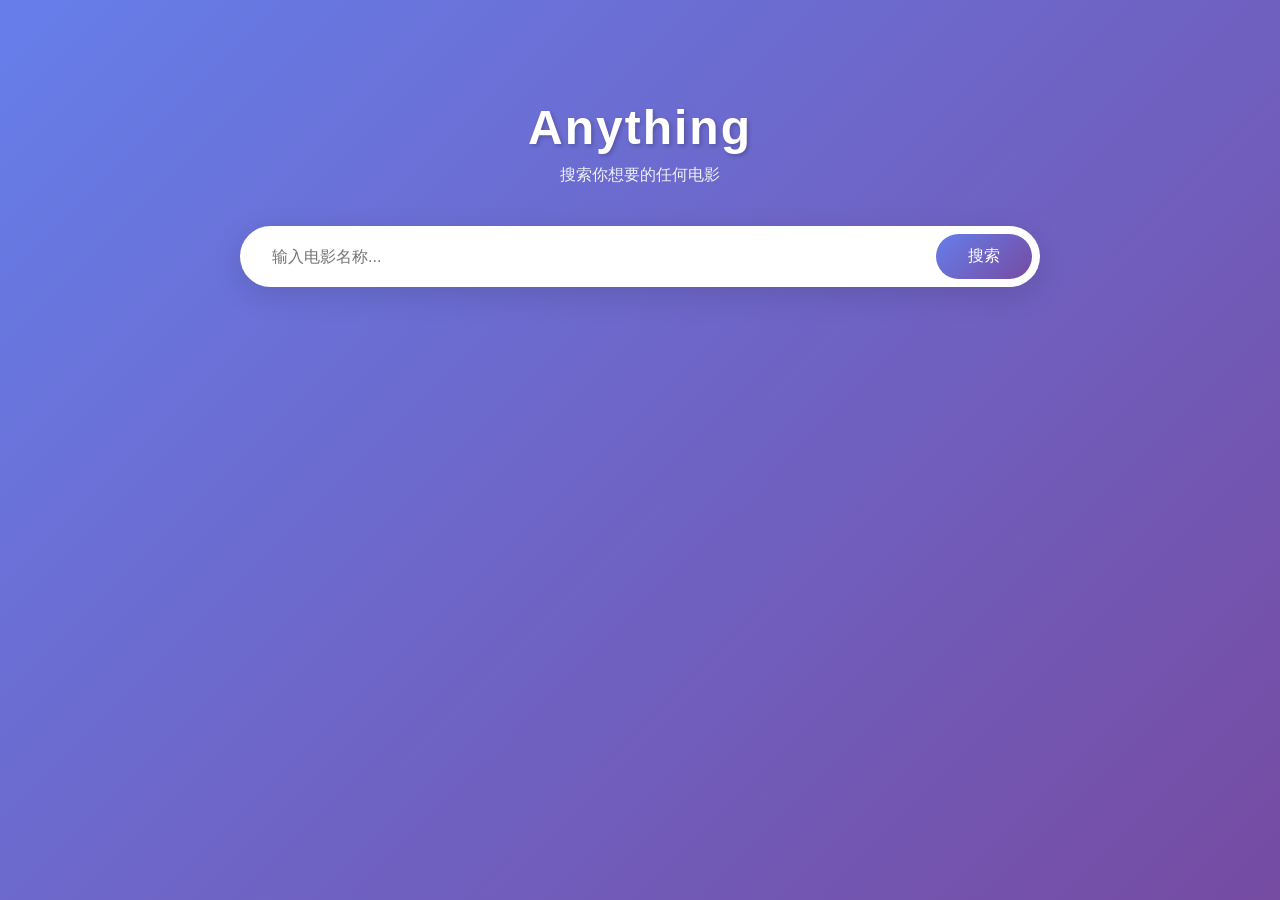
==== frontend/index.html @ d15fbb8a "Reorgnize the project folder and remove all test scripts" ====
<!DOCTYPE html>
<html lang="zh-CN">
<head>
    <meta charset="UTF-8">
    <meta name="viewport" content="width=device-width, initial-scale=1.0">
    <title>Anything - 电影种子搜索</title>
    <style>
        * {
            margin: 0;
            padding: 0;
            box-sizing: border-box;
        }

        body {
            font-family: -apple-system, BlinkMacSystemFont, 'Segoe UI', 'PingFang SC', 'Hiragino Sans GB', 'Microsoft YaHei', sans-serif;
            background: linear-gradient(135deg, #667eea 0%, #764ba2 100%);
            min-height: 100vh;
            display: flex;
            flex-direction: column;
            align-items: center;
            padding: 20px;
        }

        .container {
            width: 100%;
            max-width: 800px;
            margin-top: 80px;
        }

        .logo {
            text-align: center;
            margin-bottom: 40px;
        }

        .logo h1 {
            color: white;
            font-size: 48px;
            font-weight: 700;
            letter-spacing: 2px;
            text-shadow: 2px 2px 4px rgba(0,0,0,0.2);
        }

        .logo p {
            color: rgba(255, 255, 255, 0.9);
            font-size: 16px;
            margin-top: 10px;
        }

        .search-box {
            background: white;
            border-radius: 50px;
            padding: 8px;
            box-shadow: 0 8px 30px rgba(0,0,0,0.12);
            display: flex;
            margin-bottom: 30px;
        }

        #searchInput {
            flex: 1;
            border: none;
            outline: none;
            padding: 12px 24px;
            font-size: 16px;
            background: transparent;
        }

        #searchBtn {
            background: linear-gradient(135deg, #667eea 0%, #764ba2 100%);
            color: white;
            border: none;
            padding: 12px 32px;
            border-radius: 50px;
            font-size: 16px;
            cursor: pointer;
            transition: transform 0.2s;
            font-weight: 500;
        }

        #searchBtn:hover {
            transform: scale(1.05);
        }

        #searchBtn:active {
            transform: scale(0.95);
        }

        .results {
            background: white;
            border-radius: 12px;
            padding: 24px;
            box-shadow: 0 8px 30px rgba(0,0,0,0.12);
            display: none;
        }

        .results.show {
            display: block;
        }

        .results-header {
            font-size: 18px;
            font-weight: 600;
            color: #333;
            margin-bottom: 20px;
            padding-bottom: 12px;
            border-bottom: 2px solid #f0f0f0;
        }

        .results-note {
            background: #f0f4ff;
            color: #4a4a75;
            font-size: 14px;
            padding: 12px 16px;
            border-radius: 8px;
            margin-bottom: 16px;
        }

        .result-item {
            padding: 16px;
            border-bottom: 1px solid #f0f0f0;
            transition: background 0.2s;
        }

        .result-item:last-child {
            border-bottom: none;
        }

        .result-item:hover {
            background: #f8f9fa;
            border-radius: 8px;
        }

        .result-title {
            font-size: 16px;
            color: #333;
            margin-bottom: 8px;
            font-weight: 500;
        }

        .result-info {
            display: flex;
            gap: 16px;
            font-size: 14px;
            color: #666;
            margin-bottom: 8px;
        }

        .result-link {
            display: inline-block;
            color: #667eea;
            text-decoration: none;
            font-size: 14px;
            padding: 6px 16px;
            border: 1px solid #667eea;
            border-radius: 20px;
            transition: all 0.2s;
        }

        .result-link:hover {
            background: #667eea;
            color: white;
        }

        .no-results {
            text-align: center;
            padding: 40px;
            color: #999;
            font-size: 16px;
        }

        .loading {
            text-align: center;
            padding: 40px;
            color: #667eea;
            font-size: 16px;
        }

        @media (max-width: 600px) {
            .container {
                margin-top: 40px;
            }

            .logo h1 {
                font-size: 36px;
            }

            .search-box {
                flex-direction: column;
                border-radius: 12px;
                padding: 12px;
            }

            #searchInput {
                margin-bottom: 8px;
            }

            #searchBtn {
                width: 100%;
                border-radius: 8px;
            }

            .result-info {
                flex-direction: column;
                gap: 4px;
            }
        }
    </style>
</head>
<body>
    <div class="container">
        <div class="logo">
            <h1>Anything</h1>
            <p>搜索你想要的任何电影</p>
        </div>

        <div class="search-box">
            <input type="text" id="searchInput" placeholder="输入电影名称..." />
            <button id="searchBtn">搜索</button>
        </div>

        <div id="results" class="results">
            <div class="results-header">搜索结果</div>
            <div id="resultsList"></div>
        </div>
    </div>

    <script>
        const searchInput = document.getElementById('searchInput');
        const searchBtn = document.getElementById('searchBtn');
        const results = document.getElementById('results');
        const resultsList = document.getElementById('resultsList');

        const API_BASE_URL = 'http://localhost:5000/api';

        // 搜索电影
        async function searchMovies(query) {
            // 显示加载状态
            results.classList.add('show');
            resultsList.innerHTML = '<div class="loading">正在搜索...</div>';

            try {
                const response = await fetch(`${API_BASE_URL}/search?q=${encodeURIComponent(query)}`);
                const data = await response.json();

                if (!response.ok) {
                    throw new Error(data.error || '搜索失败');
                }

                const noteHtml = data.note ? `<div class="results-note">${data.note}</div>` : '';

                if (data.results && data.results.length > 0) {
                    const labelMap = {
                        magnet: '磁力链接',
                        thunder: '迅雷下载',
                        ed2k: 'ED2K链接',
                        search: '查看搜索结果'
                    };

                    const itemsHtml = data.results.map(item => {
                        let downloadSection = '';

                        if (item.downloadLinks && item.downloadLinks.length > 0) {
                            downloadSection = item.downloadLinks.map(link => {
                                const linkText = labelMap[link.type] || '下载';
                                const targetAttr = link.type === 'search' ? ' target="_blank" rel="noopener noreferrer"' : '';
                                return `<a href="${link.url}" class="result-link"${targetAttr}>${linkText}</a>`;
                            }).join(' ');
                        } else if (item.magnetLink) {
                            downloadSection = `<a href="${item.magnetLink}" class="result-link">磁力链接</a>`;
                        } else if (item.detailUrl) {
                            downloadSection = `<a href="${item.detailUrl}" target="_blank" rel="noopener noreferrer" class="result-link">查看详情</a>`;
                        }

                        return `
                            <div class="result-item">
                                <div class="result-title">${item.title}</div>
                                <div class="result-info">
                                    <span>大小: ${item.size || '未知'}</span>
                                    ${item.year ? `<span>年份: ${item.year}</span>` : ''}
                                </div>
                                ${downloadSection}
                            </div>
                        `;
                    }).join('');

                    resultsList.innerHTML = noteHtml + itemsHtml;
                } else {
                    resultsList.innerHTML = noteHtml + '<div class="no-results">未找到相关结果</div>';
                }
            } catch (error) {
                console.error('搜索错误:', error);
                resultsList.innerHTML = `<div class="no-results">搜索出错: ${error.message}</div>`;
            }
        }

        // 搜索按钮点击事件
        searchBtn.addEventListener('click', () => {
            const query = searchInput.value.trim();
            if (query) {
                searchMovies(query);
            }
        });

        // 回车键搜索
        searchInput.addEventListener('keypress', (e) => {
            if (e.key === 'Enter') {
                const query = searchInput.value.trim();
                if (query) {
                    searchMovies(query);
                }
            }
        });
    </script>
</body>
</html>
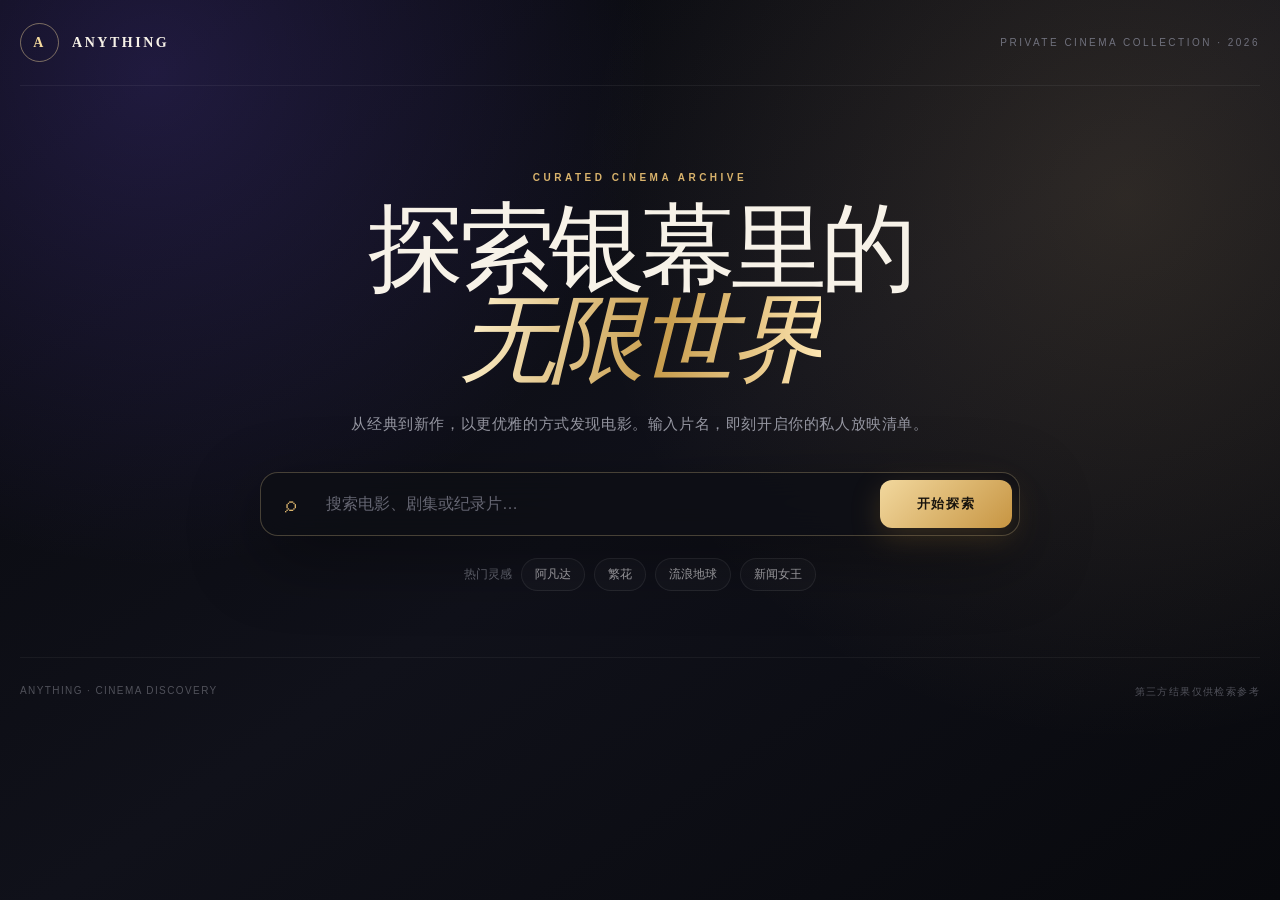
==== commit af6589d5: "Redesign search experience with posters and pagination" ====
--- a/frontend/index.html
+++ b/frontend/index.html
@@ -1,314 +1,126 @@
 <!DOCTYPE html>
 <html lang="zh-CN">
 <head>
-    <meta charset="UTF-8">
-    <meta name="viewport" content="width=device-width, initial-scale=1.0">
-    <title>Anything - 电影种子搜索</title>
-    <style>
-        * {
-            margin: 0;
-            padding: 0;
-            box-sizing: border-box;
-        }
-
-        body {
-            font-family: -apple-system, BlinkMacSystemFont, 'Segoe UI', 'PingFang SC', 'Hiragino Sans GB', 'Microsoft YaHei', sans-serif;
-            background: linear-gradient(135deg, #667eea 0%, #764ba2 100%);
-            min-height: 100vh;
-            display: flex;
-            flex-direction: column;
-            align-items: center;
-            padding: 20px;
-        }
-
-        .container {
-            width: 100%;
-            max-width: 800px;
-            margin-top: 80px;
-        }
-
-        .logo {
-            text-align: center;
-            margin-bottom: 40px;
-        }
-
-        .logo h1 {
-            color: white;
-            font-size: 48px;
-            font-weight: 700;
-            letter-spacing: 2px;
-            text-shadow: 2px 2px 4px rgba(0,0,0,0.2);
-        }
-
-        .logo p {
-            color: rgba(255, 255, 255, 0.9);
-            font-size: 16px;
-            margin-top: 10px;
-        }
-
-        .search-box {
-            background: white;
-            border-radius: 50px;
-            padding: 8px;
-            box-shadow: 0 8px 30px rgba(0,0,0,0.12);
-            display: flex;
-            margin-bottom: 30px;
-        }
-
-        #searchInput {
-            flex: 1;
-            border: none;
-            outline: none;
-            padding: 12px 24px;
-            font-size: 16px;
-            background: transparent;
-        }
-
-        #searchBtn {
-            background: linear-gradient(135deg, #667eea 0%, #764ba2 100%);
-            color: white;
-            border: none;
-            padding: 12px 32px;
-            border-radius: 50px;
-            font-size: 16px;
-            cursor: pointer;
-            transition: transform 0.2s;
-            font-weight: 500;
-        }
-
-        #searchBtn:hover {
-            transform: scale(1.05);
-        }
-
-        #searchBtn:active {
-            transform: scale(0.95);
-        }
-
-        .results {
-            background: white;
-            border-radius: 12px;
-            padding: 24px;
-            box-shadow: 0 8px 30px rgba(0,0,0,0.12);
-            display: none;
-        }
-
-        .results.show {
-            display: block;
-        }
-
-        .results-header {
-            font-size: 18px;
-            font-weight: 600;
-            color: #333;
-            margin-bottom: 20px;
-            padding-bottom: 12px;
-            border-bottom: 2px solid #f0f0f0;
-        }
-
-        .results-note {
-            background: #f0f4ff;
-            color: #4a4a75;
-            font-size: 14px;
-            padding: 12px 16px;
-            border-radius: 8px;
-            margin-bottom: 16px;
-        }
-
-        .result-item {
-            padding: 16px;
-            border-bottom: 1px solid #f0f0f0;
-            transition: background 0.2s;
-        }
-
-        .result-item:last-child {
-            border-bottom: none;
-        }
-
-        .result-item:hover {
-            background: #f8f9fa;
-            border-radius: 8px;
-        }
-
-        .result-title {
-            font-size: 16px;
-            color: #333;
-            margin-bottom: 8px;
-            font-weight: 500;
-        }
-
-        .result-info {
-            display: flex;
-            gap: 16px;
-            font-size: 14px;
-            color: #666;
-            margin-bottom: 8px;
-        }
-
-        .result-link {
-            display: inline-block;
-            color: #667eea;
-            text-decoration: none;
-            font-size: 14px;
-            padding: 6px 16px;
-            border: 1px solid #667eea;
-            border-radius: 20px;
-            transition: all 0.2s;
-        }
-
-        .result-link:hover {
-            background: #667eea;
-            color: white;
-        }
-
-        .no-results {
-            text-align: center;
-            padding: 40px;
-            color: #999;
-            font-size: 16px;
-        }
-
-        .loading {
-            text-align: center;
-            padding: 40px;
-            color: #667eea;
-            font-size: 16px;
-        }
-
-        @media (max-width: 600px) {
-            .container {
-                margin-top: 40px;
-            }
-
-            .logo h1 {
-                font-size: 36px;
-            }
-
-            .search-box {
-                flex-direction: column;
-                border-radius: 12px;
-                padding: 12px;
-            }
-
-            #searchInput {
-                margin-bottom: 8px;
-            }
-
-            #searchBtn {
-                width: 100%;
-                border-radius: 8px;
-            }
-
-            .result-info {
-                flex-direction: column;
-                gap: 4px;
-            }
-        }
-    </style>
+  <meta charset="UTF-8">
+  <meta name="viewport" content="width=device-width, initial-scale=1.0">
+  <meta name="theme-color" content="#08090d">
+  <title>Anything — 私享电影典藏</title>
+  <style>
+    :root { --bg:#08090d; --panel:#151720; --gold:#d9b36c; --gold2:#f4d99d; --text:#f7f2e8; --muted:#9697a2; --line:rgba(224,190,121,.18); }
+    * { box-sizing:border-box; }
+    html { scroll-behavior:smooth; }
+    body { margin:0; min-height:100vh; color:var(--text); font-family:Inter,"PingFang SC","Microsoft YaHei",sans-serif; background:radial-gradient(circle at 12% 8%,rgba(125,92,255,.2),transparent 31rem),radial-gradient(circle at 88% 22%,rgba(217,179,108,.15),transparent 34rem),linear-gradient(145deg,#07080c,#10111a 52%,#08090d); }
+    body:before { content:""; position:fixed; inset:0; pointer-events:none; opacity:.2; background-image:linear-gradient(rgba(255,255,255,.025) 1px,transparent 1px),linear-gradient(90deg,rgba(255,255,255,.025) 1px,transparent 1px); background-size:48px 48px; mask-image:linear-gradient(to bottom,#000,transparent 72%); }
+    button,input { font:inherit; }
+    .shell { position:relative; z-index:1; width:min(1240px,calc(100% - 40px)); margin:auto; }
+    .topbar { height:86px; display:flex; align-items:center; justify-content:space-between; border-bottom:1px solid rgba(255,255,255,.06); }
+    .brand { display:flex; align-items:center; gap:13px; color:var(--text); text-decoration:none; font:600 14px Georgia,serif; letter-spacing:.18em; }
+    .brand-mark { width:39px; height:39px; display:grid; place-items:center; border:1px solid rgba(244,217,157,.45); border-radius:50%; color:var(--gold2); }
+    .top-meta { color:#70717d; font-size:10px; letter-spacing:.25em; text-transform:uppercase; }
+    .hero { min-height:510px; padding:86px 0 66px; text-align:center; }
+    .eyebrow,.section-kicker { margin:0 0 20px; color:var(--gold); font-size:10px; font-weight:800; letter-spacing:.35em; text-transform:uppercase; }
+    h1 { margin:0; font:400 clamp(3.3rem,7.5vw,6.8rem)/.95 Georgia,"Noto Serif SC",serif; letter-spacing:-.055em; }
+    h1 em { color:transparent; background:linear-gradient(100deg,#fff3d0,#c89d4d 56%,#ffe8b5); background-clip:text; font-style:italic; }
+    .hero-copy { max-width:590px; margin:25px auto 35px; color:var(--muted); font-size:15px; line-height:1.8; letter-spacing:.04em; }
+    .search-form { width:min(760px,100%); margin:auto; padding:7px; display:flex; align-items:center; gap:8px; border:1px solid rgba(244,217,157,.25); border-radius:18px; background:rgba(13,14,20,.8); box-shadow:0 22px 70px rgba(0,0,0,.38); backdrop-filter:blur(18px); }
+    .search-icon { width:44px; color:var(--gold); font-size:22px; }
+    #searchInput { min-width:0; flex:1; padding:15px 6px; color:var(--text); border:0; outline:0; background:transparent; font-size:16px; }
+    #searchInput::placeholder { color:#656672; }
+    #searchBtn { min-width:132px; padding:15px 22px; border:0; border-radius:12px; color:#17130d; background:linear-gradient(135deg,#f2d89e,#c79542); box-shadow:0 9px 30px rgba(201,151,66,.22); cursor:pointer; font-size:13px; font-weight:800; letter-spacing:.13em; transition:.25s; }
+    #searchBtn:hover { transform:translateY(-2px); filter:brightness(1.08); }
+    #searchBtn:disabled { cursor:wait; filter:saturate(.4); transform:none; }
+    .suggestions { margin-top:22px; display:flex; align-items:center; justify-content:center; flex-wrap:wrap; gap:9px; }
+    .suggestions>span { color:#666873; font-size:12px; }
+    .suggestion { padding:7px 13px; color:#aaa9ae; border:1px solid rgba(255,255,255,.08); border-radius:999px; background:rgba(255,255,255,.025); cursor:pointer; font-size:12px; }
+    .suggestion:hover { color:var(--gold2); border-color:var(--line); }
+    .results { display:none; padding:14px 0 86px; animation:rise .5s ease both; }
+    .results.show { display:block; }
+    .results-head { padding:25px 0 21px; display:flex; align-items:end; justify-content:space-between; gap:20px; border-top:1px solid var(--line); }
+    .section-kicker { margin-bottom:8px; }
+    .results-title { margin:0; font:400 clamp(1.8rem,4vw,2.75rem) Georgia,"Noto Serif SC",serif; }
+    .results-count { color:#777986; font-size:13px; white-space:nowrap; }
+    .note { margin-bottom:20px; padding:12px 15px; color:#999aa4; border:1px solid rgba(255,255,255,.06); border-radius:11px; background:rgba(255,255,255,.025); font-size:12px; }
+    .note:before { content:"✦"; margin-right:10px; color:var(--gold); }
+    .grid { display:grid; grid-template-columns:repeat(3,minmax(0,1fr)); gap:24px; }
+    .card { min-width:0; overflow:hidden; border:1px solid rgba(255,255,255,.08); border-radius:18px; background:linear-gradient(155deg,rgba(27,29,39,.97),rgba(13,14,20,.97)); box-shadow:0 16px 46px rgba(0,0,0,.22); transition:.3s; }
+    .card:hover { transform:translateY(-7px); border-color:rgba(217,179,108,.35); box-shadow:0 26px 70px rgba(0,0,0,.42); }
+    .poster-wrap { position:relative; height:260px; display:block; overflow:hidden; background:#0c0d13; }
+    .poster { position:relative; z-index:1; width:100%; height:100%; display:block; object-fit:cover; transition:transform .65s; }
+    .card:hover .poster { transform:scale(1.045); }
+    .placeholder { position:absolute; inset:0; display:grid; place-items:center; color:rgba(244,217,157,.58); background:radial-gradient(circle at 50% 35%,rgba(125,92,255,.24),transparent 35%),linear-gradient(145deg,#171824,#0d0e14); font:italic 54px Georgia,serif; }
+    .shade { position:absolute; z-index:2; inset:0; background:linear-gradient(to top,rgba(8,9,13,.75),transparent 50%); pointer-events:none; }
+    .badge { position:absolute; z-index:3; top:14px; left:14px; padding:7px 10px; color:#fff2d2; border:1px solid rgba(255,255,255,.18); border-radius:999px; background:rgba(8,9,13,.62); backdrop-filter:blur(10px); font-size:9px; font-weight:800; letter-spacing:.16em; }
+    .card-body { padding:20px; }
+    .index { margin-bottom:8px; color:var(--gold); font-size:9px; font-weight:800; letter-spacing:.2em; }
+    .movie-title { min-height:54px; margin:0 0 17px; display:-webkit-box; overflow:hidden; color:#f5f0e8; font:400 20px/1.35 Georgia,"Noto Serif SC",serif; -webkit-box-orient:vertical; -webkit-line-clamp:2; }
+    .downloads { min-height:75px; display:flex; flex-direction:column; gap:8px; }
+    .download,.detail { min-width:0; display:flex; align-items:center; justify-content:space-between; gap:12px; color:#bebbc0; text-decoration:none; font-size:12px; transition:.2s; }
+    .download { padding:10px 12px; border:1px solid rgba(255,255,255,.07); border-radius:9px; background:rgba(255,255,255,.025); }
+    .download span:first-child { overflow:hidden; text-overflow:ellipsis; white-space:nowrap; }
+    .download b { color:var(--gold); font-weight:500; }
+    .download:hover { color:var(--text); border-color:rgba(217,179,108,.26); background:rgba(217,179,108,.06); }
+    .empty { padding:13px 0; color:#62636d; font-size:12px; }
+    .detail { margin-top:16px; padding-top:15px; color:#858690; border-top:1px solid rgba(255,255,255,.07); }
+    .detail:hover { color:var(--gold2); }
+    .pagination { margin-top:34px; display:none; align-items:center; justify-content:center; gap:8px; }
+    .pagination.show { display:flex; }
+    .page { min-width:42px; height:42px; padding:0 14px; color:#a5a5ad; border:1px solid rgba(255,255,255,.08); border-radius:10px; background:rgba(255,255,255,.025); cursor:pointer; }
+    .page:hover:not(:disabled),.page.active { color:#17130d; border-color:var(--gold); background:linear-gradient(135deg,#f2d89e,#c79542); }
+    .page:disabled { opacity:.3; cursor:not-allowed; }
+    .status { grid-column:1/-1; min-height:300px; padding:70px 20px; display:flex; flex-direction:column; align-items:center; justify-content:center; text-align:center; color:#858690; border:1px solid rgba(255,255,255,.06); border-radius:18px; background:rgba(255,255,255,.02); }
+    .status strong { margin-bottom:12px; color:var(--gold); font:italic 48px Georgia,serif; }
+    .status h3 { margin:0 0 8px; color:#ddd6cb; font:400 24px Georgia,serif; }
+    .status p { margin:0; font-size:13px; line-height:1.7; }
+    .skeleton { min-height:430px; border-radius:18px; background:linear-gradient(100deg,#11131a 20%,#1b1d26 45%,#11131a 70%); background-size:250% 100%; animation:shimmer 1.5s infinite; }
+    .footer { padding:27px 0 40px; display:flex; justify-content:space-between; color:#50515a; border-top:1px solid rgba(255,255,255,.05); font-size:10px; letter-spacing:.14em; text-transform:uppercase; }
+    :focus-visible { outline:2px solid var(--gold2); outline-offset:3px; }
+    @keyframes shimmer { to { background-position:-250% 0; } }
+    @keyframes rise { from { opacity:0; transform:translateY(16px); } }
+    @media(max-width:900px) { .grid { grid-template-columns:repeat(2,minmax(0,1fr)); } }
+    @media(max-width:620px) { .shell{width:calc(100% - 24px)} .topbar{height:72px}.top-meta{display:none}.hero{padding:62px 0 52px}.hero-copy{font-size:13px}.search-icon{display:none}#searchInput{padding-left:12px;font-size:14px}#searchBtn{min-width:96px;padding:14px 12px;letter-spacing:.07em}.results-head{align-items:start;flex-direction:column}.grid{grid-template-columns:1fr;gap:16px}.poster-wrap{height:310px}.movie-title{min-height:auto}.footer{gap:12px;flex-direction:column}.page{min-width:38px;height:38px;padding:0 10px} }
+    @media(prefers-reduced-motion:reduce) { *,*:before,*:after { scroll-behavior:auto!important; animation-duration:.01ms!important; transition-duration:.01ms!important; } }
+  </style>
 </head>
 <body>
-    <div class="container">
-        <div class="logo">
-            <h1>Anything</h1>
-            <p>搜索你想要的任何电影</p>
-        </div>
-
-        <div class="search-box">
-            <input type="text" id="searchInput" placeholder="输入电影名称..." />
-            <button id="searchBtn">搜索</button>
-        </div>
-
-        <div id="results" class="results">
-            <div class="results-header">搜索结果</div>
-            <div id="resultsList"></div>
-        </div>
-    </div>
-
-    <script>
-        const searchInput = document.getElementById('searchInput');
-        const searchBtn = document.getElementById('searchBtn');
-        const results = document.getElementById('results');
-        const resultsList = document.getElementById('resultsList');
-
-        const API_BASE_URL = 'http://localhost:5000/api';
-
-        // 搜索电影
-        async function searchMovies(query) {
-            // 显示加载状态
-            results.classList.add('show');
-            resultsList.innerHTML = '<div class="loading">正在搜索...</div>';
-
-            try {
-                const response = await fetch(`${API_BASE_URL}/search?q=${encodeURIComponent(query)}`);
-                const data = await response.json();
-
-                if (!response.ok) {
-                    throw new Error(data.error || '搜索失败');
-                }
-
-                const noteHtml = data.note ? `<div class="results-note">${data.note}</div>` : '';
-
-                if (data.results && data.results.length > 0) {
-                    const labelMap = {
-                        magnet: '磁力链接',
-                        thunder: '迅雷下载',
-                        ed2k: 'ED2K链接',
-                        search: '查看搜索结果'
-                    };
-
-                    const itemsHtml = data.results.map(item => {
-                        let downloadSection = '';
-
-                        if (item.downloadLinks && item.downloadLinks.length > 0) {
-                            downloadSection = item.downloadLinks.map(link => {
-                                const linkText = labelMap[link.type] || '下载';
-                                const targetAttr = link.type === 'search' ? ' target="_blank" rel="noopener noreferrer"' : '';
-                                return `<a href="${link.url}" class="result-link"${targetAttr}>${linkText}</a>`;
-                            }).join(' ');
-                        } else if (item.magnetLink) {
-                            downloadSection = `<a href="${item.magnetLink}" class="result-link">磁力链接</a>`;
-                        } else if (item.detailUrl) {
-                            downloadSection = `<a href="${item.detailUrl}" target="_blank" rel="noopener noreferrer" class="result-link">查看详情</a>`;
-                        }
-
-                        return `
-                            <div class="result-item">
-                                <div class="result-title">${item.title}</div>
-                                <div class="result-info">
-                                    <span>大小: ${item.size || '未知'}</span>
-                                    ${item.year ? `<span>年份: ${item.year}</span>` : ''}
-                                </div>
-                                ${downloadSection}
-                            </div>
-                        `;
-                    }).join('');
-
-                    resultsList.innerHTML = noteHtml + itemsHtml;
-                } else {
-                    resultsList.innerHTML = noteHtml + '<div class="no-results">未找到相关结果</div>';
-                }
-            } catch (error) {
-                console.error('搜索错误:', error);
-                resultsList.innerHTML = `<div class="no-results">搜索出错: ${error.message}</div>`;
-            }
-        }
-
-        // 搜索按钮点击事件
-        searchBtn.addEventListener('click', () => {
-            const query = searchInput.value.trim();
-            if (query) {
-                searchMovies(query);
-            }
-        });
-
-        // 回车键搜索
-        searchInput.addEventListener('keypress', (e) => {
-            if (e.key === 'Enter') {
-                const query = searchInput.value.trim();
-                if (query) {
-                    searchMovies(query);
-                }
-            }
-        });
-    </script>
+  <main class="shell">
+    <nav class="topbar"><a class="brand" href="#top"><span class="brand-mark">A</span><span>ANYTHING</span></a><span class="top-meta">Private Cinema Collection · 2026</span></nav>
+    <section class="hero" id="top">
+      <p class="eyebrow">Curated cinema archive</p>
+      <h1>探索银幕里的<br><em>无限世界</em></h1>
+      <p class="hero-copy">从经典到新作，以更优雅的方式发现电影。输入片名，即刻开启你的私人放映清单。</p>
+      <form class="search-form" id="searchForm" role="search">
+        <span class="search-icon" aria-hidden="true">⌕</span>
+        <input id="searchInput" type="search" maxlength="80" autocomplete="off" placeholder="搜索电影、剧集或纪录片…" aria-label="电影名称">
+        <button id="searchBtn" type="submit">开始探索</button>
+      </form>
+      <div class="suggestions"><span>热门灵感</span><button class="suggestion" data-query="阿凡达" type="button">阿凡达</button><button class="suggestion" data-query="繁花" type="button">繁花</button><button class="suggestion" data-query="流浪地球" type="button">流浪地球</button><button class="suggestion" data-query="新闻女王" type="button">新闻女王</button></div>
+    </section>
+    <section class="results" id="results" aria-live="polite">
+      <header class="results-head"><div><p class="section-kicker">SEARCH COLLECTION</p><h2 class="results-title" id="resultsTitle">为你甄选</h2></div><span class="results-count" id="resultsCount"></span></header>
+      <div class="note" id="resultsNote" hidden></div>
+      <div class="grid" id="resultsGrid"></div>
+      <nav class="pagination" id="pagination" aria-label="搜索结果分页"></nav>
+    </section>
+    <footer class="footer"><span>Anything · Cinema discovery</span><span>第三方结果仅供检索参考</span></footer>
+  </main>
+  <script>
+    const PAGE_SIZE=6;
+    const API_BASE_URL=(location.protocol.indexOf('http')===0?location.protocol+'//'+location.hostname+':5000/api':'http://127.0.0.1:5000/api');
+    const state={items:[],page:1,query:'',controller:null};
+    const $=function(id){return document.getElementById(id)};
+    const form=$('searchForm'),input=$('searchInput'),submit=$('searchBtn'),section=$('results'),grid=$('resultsGrid'),title=$('resultsTitle'),count=$('resultsCount'),note=$('resultsNote'),pager=$('pagination');
+    function el(tag,cls,text){const node=document.createElement(tag);if(cls)node.className=cls;if(text!==undefined)node.textContent=text;return node}
+    function safeUrl(value,protocols){try{const url=new URL(value,location.href);return protocols.includes(url.protocol)?url.href:''}catch(e){return''}}
+    function loading(){section.classList.add('show');title.textContent='正在为你搜寻';count.textContent='COLLECTING';note.hidden=true;pager.classList.remove('show');pager.replaceChildren();grid.replaceChildren(...Array.from({length:6},function(){return el('div','skeleton')}))}
+    function status(heading,message,symbol){const box=el('div','status');box.append(el('strong','',symbol),el('h3','',heading),el('p','',message));grid.replaceChildren(box);pager.classList.remove('show');pager.replaceChildren()}
+    function poster(item,detailUrl){const wrap=detailUrl?el('a','poster-wrap'):el('div','poster-wrap');if(detailUrl){wrap.href=detailUrl;wrap.target='_blank';wrap.rel='noopener noreferrer'}const fallback=el('div','placeholder','A');const url=safeUrl(item.posterUrl,['http:','https:']);if(url){const img=el('img','poster');img.src=url;img.alt=item.title?'《'+item.title+'》海报':'电影海报';img.loading='lazy';img.referrerPolicy='no-referrer';img.addEventListener('load',function(){fallback.remove()},{once:true});img.addEventListener('error',function(){img.remove()},{once:true});wrap.append(img)}wrap.append(fallback,el('div','shade'),el('span','badge','CINEMA PICK'));return wrap}
+    function card(item,index){const article=el('article','card');const detailUrl=safeUrl(item.detailUrl,['http:','https:']);article.append(poster(item,detailUrl));const body=el('div','card-body');body.append(el('div','index','SELECTION '+String(index+1).padStart(2,'0')),el('h3','movie-title',item.title||'未命名影片'));const list=el('div','downloads');const links=(Array.isArray(item.downloadLinks)?item.downloadLinks:[]).map(function(link){const protocols=link.type==='magnet'?['magnet:']:['http:','https:'];return Object.assign({},link,{safe:safeUrl(link.url,protocols)})}).filter(function(link){return link.safe});if(links.length){links.slice(0,2).forEach(function(link,i){const a=el('a','download');a.href=link.safe;a.title=link.title||'打开资源链接';if(link.type!=='magnet'){a.target='_blank';a.rel='noopener noreferrer'}a.append(el('span','',link.title||(link.type==='magnet'?'磁力链接':'种子文件')),el('b','',link.type==='magnet'?'MAG '+(i+1):'TORRENT'));list.append(a)})}else{list.append(el('div','empty','暂未发现可用资源链接'))}body.append(list);if(detailUrl){const a=el('a','detail');a.href=detailUrl;a.target='_blank';a.rel='noopener noreferrer';a.append(el('span','','查看来源详情'),el('span','','↗'));body.append(a)}article.append(body);return article}
+    function pageButton(label,target,disabled,active){const button=el('button','page'+(active?' active':''),label);button.type='button';button.disabled=disabled;if(active)button.setAttribute('aria-current','page');button.addEventListener('click',function(){state.page=target;render();section.scrollIntoView({behavior:'smooth'})});return button}
+    function pagination(total){pager.replaceChildren();if(total<=1){pager.classList.remove('show');return}pager.append(pageButton('上一页',state.page-1,state.page===1,false));for(let p=1;p<=total;p++)pager.append(pageButton(String(p),p,false,p===state.page));pager.append(pageButton('下一页',state.page+1,state.page===total,false));pager.classList.add('show')}
+    function render(message){const total=state.items.length,pages=Math.max(1,Math.ceil(total/PAGE_SIZE));state.page=Math.min(state.page,pages);const start=(state.page-1)*PAGE_SIZE,visible=state.items.slice(start,start+PAGE_SIZE);title.textContent=state.query?'“'+state.query+'” 的甄选结果':'为你甄选';count.textContent=total?total+' 部作品 · 第 '+state.page+' / '+pages+' 页':'0 部作品';note.textContent=message||'';note.hidden=!message;if(!visible.length){status('未找到相关作品','换一个关键词试试，也许会遇见另一部值得收藏的电影。','∅');return}grid.replaceChildren(...visible.map(function(item,i){return card(item,start+i)}));pagination(pages)}
+    async function search(query){query=query.trim();if(!query){input.focus();return}if(state.controller)state.controller.abort();state.controller=new AbortController();state.query=query;state.page=1;submit.disabled=true;submit.textContent='搜寻中…';loading();section.scrollIntoView({behavior:'smooth'});try{const response=await fetch(API_BASE_URL+'/search?q='+encodeURIComponent(query),{signal:state.controller.signal,headers:{Accept:'application/json'}});const data=await response.json();if(!response.ok)throw new Error(data.error||'搜索服务暂时不可用');state.items=Array.isArray(data.results)?data.results:[];render(typeof data.note==='string'?data.note:'')}catch(error){if(error.name==='AbortError')return;state.items=[];title.textContent='搜索暂时中断';count.textContent='PLEASE RETRY';status('未能完成搜索',error.message||'请稍后重试。','!')}finally{submit.disabled=false;submit.textContent='开始探索'}}
+    form.addEventListener('submit',function(event){event.preventDefault();search(input.value)});
+    document.querySelectorAll('.suggestion').forEach(function(button){button.addEventListener('click',function(){input.value=button.dataset.query;search(button.dataset.query)})});
+  </script>
 </body>
 </html>
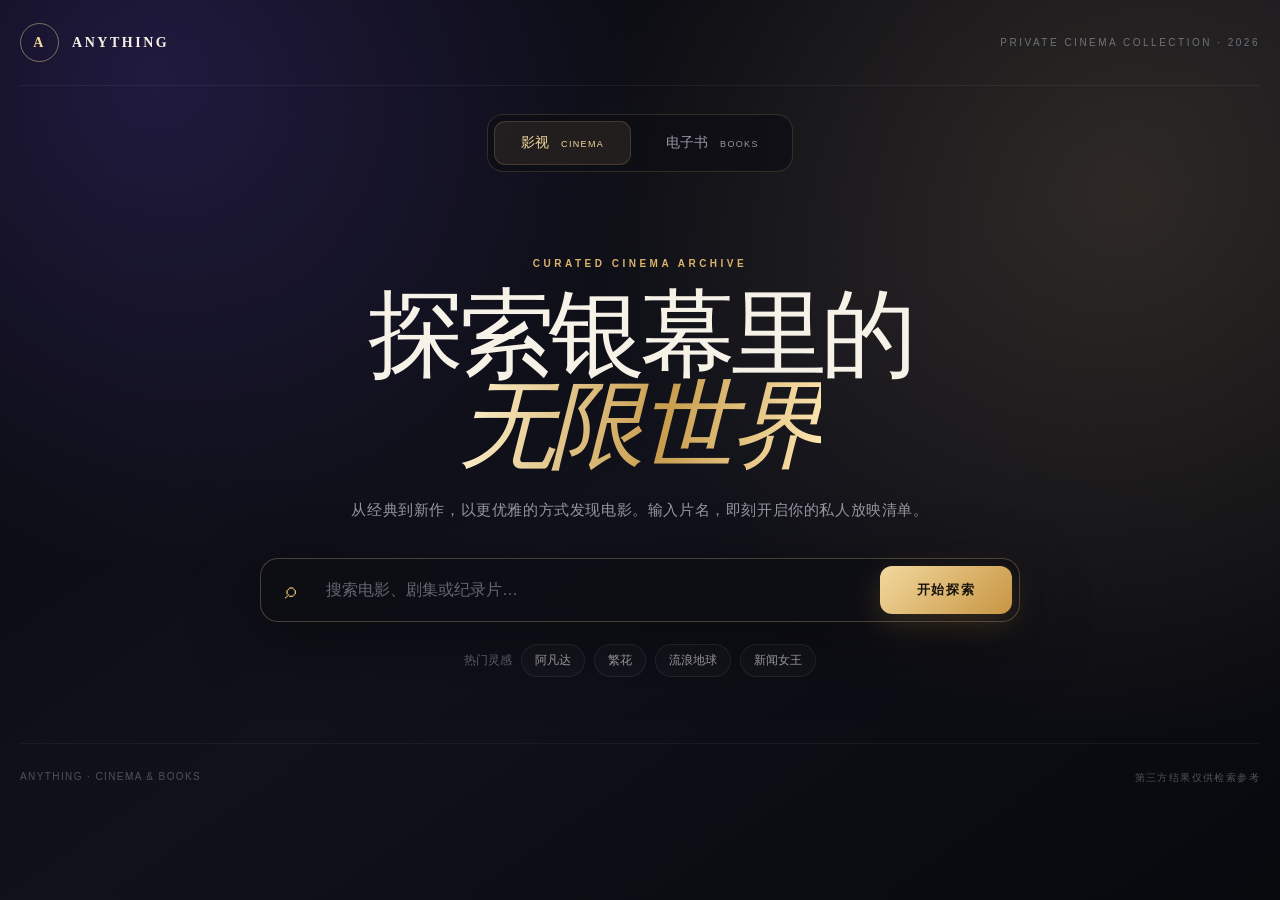
==== commit 1d9fbd92: "feat: implement ebook search tab with pagination and zlib backend" ====
--- a/frontend/index.html
+++ b/frontend/index.html
@@ -4,86 +4,17 @@
   <meta charset="UTF-8">
   <meta name="viewport" content="width=device-width, initial-scale=1.0">
   <meta name="theme-color" content="#08090d">
-  <title>Anything — 私享电影典藏</title>
-  <style>
-    :root { --bg:#08090d; --panel:#151720; --gold:#d9b36c; --gold2:#f4d99d; --text:#f7f2e8; --muted:#9697a2; --line:rgba(224,190,121,.18); }
-    * { box-sizing:border-box; }
-    html { scroll-behavior:smooth; }
-    body { margin:0; min-height:100vh; color:var(--text); font-family:Inter,"PingFang SC","Microsoft YaHei",sans-serif; background:radial-gradient(circle at 12% 8%,rgba(125,92,255,.2),transparent 31rem),radial-gradient(circle at 88% 22%,rgba(217,179,108,.15),transparent 34rem),linear-gradient(145deg,#07080c,#10111a 52%,#08090d); }
-    body:before { content:""; position:fixed; inset:0; pointer-events:none; opacity:.2; background-image:linear-gradient(rgba(255,255,255,.025) 1px,transparent 1px),linear-gradient(90deg,rgba(255,255,255,.025) 1px,transparent 1px); background-size:48px 48px; mask-image:linear-gradient(to bottom,#000,transparent 72%); }
-    button,input { font:inherit; }
-    .shell { position:relative; z-index:1; width:min(1240px,calc(100% - 40px)); margin:auto; }
-    .topbar { height:86px; display:flex; align-items:center; justify-content:space-between; border-bottom:1px solid rgba(255,255,255,.06); }
-    .brand { display:flex; align-items:center; gap:13px; color:var(--text); text-decoration:none; font:600 14px Georgia,serif; letter-spacing:.18em; }
-    .brand-mark { width:39px; height:39px; display:grid; place-items:center; border:1px solid rgba(244,217,157,.45); border-radius:50%; color:var(--gold2); }
-    .top-meta { color:#70717d; font-size:10px; letter-spacing:.25em; text-transform:uppercase; }
-    .hero { min-height:510px; padding:86px 0 66px; text-align:center; }
-    .eyebrow,.section-kicker { margin:0 0 20px; color:var(--gold); font-size:10px; font-weight:800; letter-spacing:.35em; text-transform:uppercase; }
-    h1 { margin:0; font:400 clamp(3.3rem,7.5vw,6.8rem)/.95 Georgia,"Noto Serif SC",serif; letter-spacing:-.055em; }
-    h1 em { color:transparent; background:linear-gradient(100deg,#fff3d0,#c89d4d 56%,#ffe8b5); background-clip:text; font-style:italic; }
-    .hero-copy { max-width:590px; margin:25px auto 35px; color:var(--muted); font-size:15px; line-height:1.8; letter-spacing:.04em; }
-    .search-form { width:min(760px,100%); margin:auto; padding:7px; display:flex; align-items:center; gap:8px; border:1px solid rgba(244,217,157,.25); border-radius:18px; background:rgba(13,14,20,.8); box-shadow:0 22px 70px rgba(0,0,0,.38); backdrop-filter:blur(18px); }
-    .search-icon { width:44px; color:var(--gold); font-size:22px; }
-    #searchInput { min-width:0; flex:1; padding:15px 6px; color:var(--text); border:0; outline:0; background:transparent; font-size:16px; }
-    #searchInput::placeholder { color:#656672; }
-    #searchBtn { min-width:132px; padding:15px 22px; border:0; border-radius:12px; color:#17130d; background:linear-gradient(135deg,#f2d89e,#c79542); box-shadow:0 9px 30px rgba(201,151,66,.22); cursor:pointer; font-size:13px; font-weight:800; letter-spacing:.13em; transition:.25s; }
-    #searchBtn:hover { transform:translateY(-2px); filter:brightness(1.08); }
-    #searchBtn:disabled { cursor:wait; filter:saturate(.4); transform:none; }
-    .suggestions { margin-top:22px; display:flex; align-items:center; justify-content:center; flex-wrap:wrap; gap:9px; }
-    .suggestions>span { color:#666873; font-size:12px; }
-    .suggestion { padding:7px 13px; color:#aaa9ae; border:1px solid rgba(255,255,255,.08); border-radius:999px; background:rgba(255,255,255,.025); cursor:pointer; font-size:12px; }
-    .suggestion:hover { color:var(--gold2); border-color:var(--line); }
-    .results { display:none; padding:14px 0 86px; animation:rise .5s ease both; }
-    .results.show { display:block; }
-    .results-head { padding:25px 0 21px; display:flex; align-items:end; justify-content:space-between; gap:20px; border-top:1px solid var(--line); }
-    .section-kicker { margin-bottom:8px; }
-    .results-title { margin:0; font:400 clamp(1.8rem,4vw,2.75rem) Georgia,"Noto Serif SC",serif; }
-    .results-count { color:#777986; font-size:13px; white-space:nowrap; }
-    .note { margin-bottom:20px; padding:12px 15px; color:#999aa4; border:1px solid rgba(255,255,255,.06); border-radius:11px; background:rgba(255,255,255,.025); font-size:12px; }
-    .note:before { content:"✦"; margin-right:10px; color:var(--gold); }
-    .grid { display:grid; grid-template-columns:repeat(3,minmax(0,1fr)); gap:24px; }
-    .card { min-width:0; overflow:hidden; border:1px solid rgba(255,255,255,.08); border-radius:18px; background:linear-gradient(155deg,rgba(27,29,39,.97),rgba(13,14,20,.97)); box-shadow:0 16px 46px rgba(0,0,0,.22); transition:.3s; }
-    .card:hover { transform:translateY(-7px); border-color:rgba(217,179,108,.35); box-shadow:0 26px 70px rgba(0,0,0,.42); }
-    .poster-wrap { position:relative; height:260px; display:block; overflow:hidden; background:#0c0d13; }
-    .poster { position:relative; z-index:1; width:100%; height:100%; display:block; object-fit:cover; transition:transform .65s; }
-    .card:hover .poster { transform:scale(1.045); }
-    .placeholder { position:absolute; inset:0; display:grid; place-items:center; color:rgba(244,217,157,.58); background:radial-gradient(circle at 50% 35%,rgba(125,92,255,.24),transparent 35%),linear-gradient(145deg,#171824,#0d0e14); font:italic 54px Georgia,serif; }
-    .shade { position:absolute; z-index:2; inset:0; background:linear-gradient(to top,rgba(8,9,13,.75),transparent 50%); pointer-events:none; }
-    .badge { position:absolute; z-index:3; top:14px; left:14px; padding:7px 10px; color:#fff2d2; border:1px solid rgba(255,255,255,.18); border-radius:999px; background:rgba(8,9,13,.62); backdrop-filter:blur(10px); font-size:9px; font-weight:800; letter-spacing:.16em; }
-    .card-body { padding:20px; }
-    .index { margin-bottom:8px; color:var(--gold); font-size:9px; font-weight:800; letter-spacing:.2em; }
-    .movie-title { min-height:54px; margin:0 0 17px; display:-webkit-box; overflow:hidden; color:#f5f0e8; font:400 20px/1.35 Georgia,"Noto Serif SC",serif; -webkit-box-orient:vertical; -webkit-line-clamp:2; }
-    .downloads { min-height:75px; display:flex; flex-direction:column; gap:8px; }
-    .download,.detail { min-width:0; display:flex; align-items:center; justify-content:space-between; gap:12px; color:#bebbc0; text-decoration:none; font-size:12px; transition:.2s; }
-    .download { padding:10px 12px; border:1px solid rgba(255,255,255,.07); border-radius:9px; background:rgba(255,255,255,.025); }
-    .download span:first-child { overflow:hidden; text-overflow:ellipsis; white-space:nowrap; }
-    .download b { color:var(--gold); font-weight:500; }
-    .download:hover { color:var(--text); border-color:rgba(217,179,108,.26); background:rgba(217,179,108,.06); }
-    .empty { padding:13px 0; color:#62636d; font-size:12px; }
-    .detail { margin-top:16px; padding-top:15px; color:#858690; border-top:1px solid rgba(255,255,255,.07); }
-    .detail:hover { color:var(--gold2); }
-    .pagination { margin-top:34px; display:none; align-items:center; justify-content:center; gap:8px; }
-    .pagination.show { display:flex; }
-    .page { min-width:42px; height:42px; padding:0 14px; color:#a5a5ad; border:1px solid rgba(255,255,255,.08); border-radius:10px; background:rgba(255,255,255,.025); cursor:pointer; }
-    .page:hover:not(:disabled),.page.active { color:#17130d; border-color:var(--gold); background:linear-gradient(135deg,#f2d89e,#c79542); }
-    .page:disabled { opacity:.3; cursor:not-allowed; }
-    .status { grid-column:1/-1; min-height:300px; padding:70px 20px; display:flex; flex-direction:column; align-items:center; justify-content:center; text-align:center; color:#858690; border:1px solid rgba(255,255,255,.06); border-radius:18px; background:rgba(255,255,255,.02); }
-    .status strong { margin-bottom:12px; color:var(--gold); font:italic 48px Georgia,serif; }
-    .status h3 { margin:0 0 8px; color:#ddd6cb; font:400 24px Georgia,serif; }
-    .status p { margin:0; font-size:13px; line-height:1.7; }
-    .skeleton { min-height:430px; border-radius:18px; background:linear-gradient(100deg,#11131a 20%,#1b1d26 45%,#11131a 70%); background-size:250% 100%; animation:shimmer 1.5s infinite; }
-    .footer { padding:27px 0 40px; display:flex; justify-content:space-between; color:#50515a; border-top:1px solid rgba(255,255,255,.05); font-size:10px; letter-spacing:.14em; text-transform:uppercase; }
-    :focus-visible { outline:2px solid var(--gold2); outline-offset:3px; }
-    @keyframes shimmer { to { background-position:-250% 0; } }
-    @keyframes rise { from { opacity:0; transform:translateY(16px); } }
-    @media(max-width:900px) { .grid { grid-template-columns:repeat(2,minmax(0,1fr)); } }
-    @media(max-width:620px) { .shell{width:calc(100% - 24px)} .topbar{height:72px}.top-meta{display:none}.hero{padding:62px 0 52px}.hero-copy{font-size:13px}.search-icon{display:none}#searchInput{padding-left:12px;font-size:14px}#searchBtn{min-width:96px;padding:14px 12px;letter-spacing:.07em}.results-head{align-items:start;flex-direction:column}.grid{grid-template-columns:1fr;gap:16px}.poster-wrap{height:310px}.movie-title{min-height:auto}.footer{gap:12px;flex-direction:column}.page{min-width:38px;height:38px;padding:0 10px} }
-    @media(prefers-reduced-motion:reduce) { *,*:before,*:after { scroll-behavior:auto!important; animation-duration:.01ms!important; transition-duration:.01ms!important; } }
-  </style>
+  <title>Anything — 影视与电子书典藏</title>
+  <link rel="stylesheet" href="assets/styles.css">
 </head>
 <body>
   <main class="shell">
     <nav class="topbar"><a class="brand" href="#top"><span class="brand-mark">A</span><span>ANYTHING</span></a><span class="top-meta">Private Cinema Collection · 2026</span></nav>
+    <div class="collection-tabs" role="tablist" aria-label="资源分类">
+      <button class="collection-tab" id="moviesTab" type="button" role="tab" aria-selected="true" aria-controls="moviesPanel">影视 <span>CINEMA</span></button>
+      <button class="collection-tab" id="booksTab" type="button" role="tab" aria-selected="false" aria-controls="booksPanel" tabindex="-1">电子书 <span>BOOKS</span></button>
+    </div>
+    <div id="moviesPanel" role="tabpanel" aria-labelledby="moviesTab">
     <section class="hero" id="top">
       <p class="eyebrow">Curated cinema archive</p>
       <h1>探索银幕里的<br><em>无限世界</em></h1>
@@ -101,26 +32,39 @@
       <div class="grid" id="resultsGrid"></div>
       <nav class="pagination" id="pagination" aria-label="搜索结果分页"></nav>
     </section>
-    <footer class="footer"><span>Anything · Cinema discovery</span><span>第三方结果仅供检索参考</span></footer>
+    </div>
+    <div id="booksPanel" role="tabpanel" aria-labelledby="booksTab" hidden>
+      <section class="hero books-hero">
+        <p class="eyebrow">A library of possibilities</p>
+        <h1>翻开书页里的<br><em>无限世界</em></h1>
+        <p class="hero-copy">从文学经典到知识新境，寻找下一本值得收藏的好书。输入书名，探索你的私人书架。</p>
+        <form class="search-form" id="bookSearchForm" role="search" aria-label="电子书搜索">
+          <span class="search-icon" aria-hidden="true">⌕</span>
+          <input class="book-search-input" id="bookSearchInput" type="search" maxlength="80" autocomplete="off" placeholder="输入书名或作者…" aria-label="书名或作者" required>
+          <button class="book-search-button" id="bookSearchBtn" type="submit">搜索电子书</button>
+        </form>
+        <div class="suggestions"><span>经典书架</span><button class="book-suggestion suggestion" data-query="红楼梦" type="button">红楼梦</button><button class="book-suggestion suggestion" data-query="西游记" type="button">西游记</button><button class="book-suggestion suggestion" data-query="Pride and Prejudice" type="button">Pride and Prejudice</button></div>
+        <p class="book-demo-notice" id="bookDemoNotice">前端演示 · 后端尚未接入。示例仅用于预览搜索与下载入口，不提供真实下载。</p>
+      </section>
+      <section class="results show book-results" id="bookResults" aria-live="polite" aria-busy="false">
+        <header class="results-head"><div><p class="section-kicker">YOUR READING COLLECTION</p><h2 class="results-title" id="bookResultsTitle">发现下一本好书</h2></div><span class="results-count" id="bookResultsCount"></span></header>
+        <div class="grid" id="bookResultsGrid"><div class="status"><strong aria-hidden="true">阅</strong><h3>你的书架，从一次搜索开始</h3><p>输入书名，或点击上方经典书目体验演示。</p></div></div>
+        <nav class="pagination" id="bookPagination" aria-label="电子书搜索结果分页"></nav>
+      </section>
+    </div>
+    <footer class="footer"><span>Anything · Cinema &amp; Books</span><span>第三方结果仅供检索参考</span></footer>
   </main>
-  <script>
-    const PAGE_SIZE=6;
-    const API_BASE_URL=(location.protocol.indexOf('http')===0?location.protocol+'//'+location.hostname+':5000/api':'http://127.0.0.1:5000/api');
-    const state={items:[],page:1,query:'',controller:null};
-    const $=function(id){return document.getElementById(id)};
-    const form=$('searchForm'),input=$('searchInput'),submit=$('searchBtn'),section=$('results'),grid=$('resultsGrid'),title=$('resultsTitle'),count=$('resultsCount'),note=$('resultsNote'),pager=$('pagination');
-    function el(tag,cls,text){const node=document.createElement(tag);if(cls)node.className=cls;if(text!==undefined)node.textContent=text;return node}
-    function safeUrl(value,protocols){try{const url=new URL(value,location.href);return protocols.includes(url.protocol)?url.href:''}catch(e){return''}}
-    function loading(){section.classList.add('show');title.textContent='正在为你搜寻';count.textContent='COLLECTING';note.hidden=true;pager.classList.remove('show');pager.replaceChildren();grid.replaceChildren(...Array.from({length:6},function(){return el('div','skeleton')}))}
-    function status(heading,message,symbol){const box=el('div','status');box.append(el('strong','',symbol),el('h3','',heading),el('p','',message));grid.replaceChildren(box);pager.classList.remove('show');pager.replaceChildren()}
-    function poster(item,detailUrl){const wrap=detailUrl?el('a','poster-wrap'):el('div','poster-wrap');if(detailUrl){wrap.href=detailUrl;wrap.target='_blank';wrap.rel='noopener noreferrer'}const fallback=el('div','placeholder','A');const url=safeUrl(item.posterUrl,['http:','https:']);if(url){const img=el('img','poster');img.src=url;img.alt=item.title?'《'+item.title+'》海报':'电影海报';img.loading='lazy';img.referrerPolicy='no-referrer';img.addEventListener('load',function(){fallback.remove()},{once:true});img.addEventListener('error',function(){img.remove()},{once:true});wrap.append(img)}wrap.append(fallback,el('div','shade'),el('span','badge','CINEMA PICK'));return wrap}
-    function card(item,index){const article=el('article','card');const detailUrl=safeUrl(item.detailUrl,['http:','https:']);article.append(poster(item,detailUrl));const body=el('div','card-body');body.append(el('div','index','SELECTION '+String(index+1).padStart(2,'0')),el('h3','movie-title',item.title||'未命名影片'));const list=el('div','downloads');const links=(Array.isArray(item.downloadLinks)?item.downloadLinks:[]).map(function(link){const protocols=link.type==='magnet'?['magnet:']:['http:','https:'];return Object.assign({},link,{safe:safeUrl(link.url,protocols)})}).filter(function(link){return link.safe});if(links.length){links.slice(0,2).forEach(function(link,i){const a=el('a','download');a.href=link.safe;a.title=link.title||'打开资源链接';if(link.type!=='magnet'){a.target='_blank';a.rel='noopener noreferrer'}a.append(el('span','',link.title||(link.type==='magnet'?'磁力链接':'种子文件')),el('b','',link.type==='magnet'?'MAG '+(i+1):'TORRENT'));list.append(a)})}else{list.append(el('div','empty','暂未发现可用资源链接'))}body.append(list);if(detailUrl){const a=el('a','detail');a.href=detailUrl;a.target='_blank';a.rel='noopener noreferrer';a.append(el('span','','查看来源详情'),el('span','','↗'));body.append(a)}article.append(body);return article}
-    function pageButton(label,target,disabled,active){const button=el('button','page'+(active?' active':''),label);button.type='button';button.disabled=disabled;if(active)button.setAttribute('aria-current','page');button.addEventListener('click',function(){state.page=target;render();section.scrollIntoView({behavior:'smooth'})});return button}
-    function pagination(total){pager.replaceChildren();if(total<=1){pager.classList.remove('show');return}pager.append(pageButton('上一页',state.page-1,state.page===1,false));for(let p=1;p<=total;p++)pager.append(pageButton(String(p),p,false,p===state.page));pager.append(pageButton('下一页',state.page+1,state.page===total,false));pager.classList.add('show')}
-    function render(message){const total=state.items.length,pages=Math.max(1,Math.ceil(total/PAGE_SIZE));state.page=Math.min(state.page,pages);const start=(state.page-1)*PAGE_SIZE,visible=state.items.slice(start,start+PAGE_SIZE);title.textContent=state.query?'“'+state.query+'” 的甄选结果':'为你甄选';count.textContent=total?total+' 部作品 · 第 '+state.page+' / '+pages+' 页':'0 部作品';note.textContent=message||'';note.hidden=!message;if(!visible.length){status('未找到相关作品','换一个关键词试试，也许会遇见另一部值得收藏的电影。','∅');return}grid.replaceChildren(...visible.map(function(item,i){return card(item,start+i)}));pagination(pages)}
-    async function search(query){query=query.trim();if(!query){input.focus();return}if(state.controller)state.controller.abort();state.controller=new AbortController();state.query=query;state.page=1;submit.disabled=true;submit.textContent='搜寻中…';loading();section.scrollIntoView({behavior:'smooth'});try{const response=await fetch(API_BASE_URL+'/search?q='+encodeURIComponent(query),{signal:state.controller.signal,headers:{Accept:'application/json'}});const data=await response.json();if(!response.ok)throw new Error(data.error||'搜索服务暂时不可用');state.items=Array.isArray(data.results)?data.results:[];render(typeof data.note==='string'?data.note:'')}catch(error){if(error.name==='AbortError')return;state.items=[];title.textContent='搜索暂时中断';count.textContent='PLEASE RETRY';status('未能完成搜索',error.message||'请稍后重试。','!')}finally{submit.disabled=false;submit.textContent='开始探索'}}
-    form.addEventListener('submit',function(event){event.preventDefault();search(input.value)});
-    document.querySelectorAll('.suggestion').forEach(function(button){button.addEventListener('click',function(){input.value=button.dataset.query;search(button.dataset.query)})});
-  </script>
+  <div class="resource-modal" id="resourceModal" hidden>
+    <div class="resource-backdrop" data-modal-close></div>
+    <section class="resource-dialog" role="dialog" aria-modal="true" aria-labelledby="resourceModalTitle" tabindex="-1">
+      <header class="resource-dialog-head">
+        <div><p class="section-kicker">ALL DOWNLOADS</p><h2 id="resourceModalTitle">全部可用资源</h2><p id="resourceModalCount"></p></div>
+        <button class="resource-close" id="resourceModalClose" type="button" aria-label="关闭全部资源窗口">×</button>
+      </header>
+      <div class="resource-list" id="resourceModalList"></div>
+    </section>
+  </div>
+  <script src="assets/app.js" defer></script>
+  <script src="assets/books.js" defer></script>
 </body>
-</html>
+</html>
--- a/frontend/assets/styles.css
+++ b/frontend/assets/styles.css
@@ -0,0 +1,196 @@
+:root { --bg:#08090d; --panel:#151720; --gold:#d9b36c; --gold2:#f4d99d; --text:#f7f2e8; --muted:#9697a2; --line:rgba(224,190,121,.18); }
+    * { box-sizing:border-box; }
+    [hidden] { display:none!important; }
+    .collection-tabs { display:flex; justify-content:center; gap:8px; margin:28px auto 0; padding:6px; width:fit-content; max-width:100%; border:1px solid var(--line); border-radius:16px; background:rgba(13,14,20,.7); }
+    .collection-tab { padding:12px 26px; color:var(--muted); border:1px solid transparent; border-radius:11px; background:transparent; cursor:pointer; font-size:14px; }
+    .collection-tab span { margin-left:8px; font-size:9px; letter-spacing:.15em; }
+    .collection-tab[aria-selected="true"] { color:var(--gold2); border-color:var(--line); background:rgba(217,179,108,.1); }
+    .collection-tab:hover { color:var(--text); }
+    .books-hero { padding-top:65px; }
+    .book-search-input { min-width:0; flex:1; padding:15px 6px; color:var(--text); border:0; background:transparent; font-size:16px; }
+    .book-search-input::placeholder { color:#656672; }
+    .book-search-button { flex-shrink:0; padding:15px 22px; border:0; border-radius:12px; color:#17130d; background:linear-gradient(135deg,#f2d89e,#c79542); cursor:pointer; font-size:13px; font-weight:800; }
+    .book-search-button:disabled { cursor:wait; opacity:.6; }
+    .book-demo-notice { max-width:700px; margin:22px auto 0; color:var(--muted); font-size:12px; line-height:1.7; }
+    .book-cover { min-height:250px; padding:28px; display:flex; flex-direction:column; justify-content:space-between; gap:22px; border-left:9px solid rgba(217,179,108,.2); background:radial-gradient(ellipse at top right,rgba(217,179,108,.17),transparent 70%),linear-gradient(135deg,#232936,#12151d); }
+    .book-cover h3 { margin:0; color:var(--gold2); font:400 30px/1.35 Georgia,"Noto Serif SC",serif; overflow-wrap:anywhere; }
+    .book-cover-label { color:var(--gold); font-size:9px; letter-spacing:.25em; }
+    .book-cover-author { color:#bab8b3; font-size:13px; }
+    .book-meta { color:var(--muted); font-size:12px; line-height:1.6; overflow-wrap:anywhere; }
+    .book-description { color:#bebbc0; font-size:13px; line-height:1.8; }
+    .book-demo-download { color:#89868b; text-align:left; cursor:not-allowed; }
+    .book-card .download b { white-space:nowrap; }
+    @media(max-width:620px) { .collection-tab{padding:11px 20px}.collection-tab span{display:none}.books-hero{padding-top:48px}.book-search-button{padding:14px 12px}.book-search-input{font-size:14px;padding-left:12px} }
+    html { scroll-behavior:smooth; }
+    body { margin:0; min-height:100vh; color:var(--text); font-family:Inter,"PingFang SC","Microsoft YaHei",sans-serif; background:radial-gradient(circle at 12% 8%,rgba(125,92,255,.2),transparent 31rem),radial-gradient(circle at 88% 22%,rgba(217,179,108,.15),transparent 34rem),linear-gradient(145deg,#07080c,#10111a 52%,#08090d); }
+    body:before { content:""; position:fixed; inset:0; pointer-events:none; opacity:.2; background-image:linear-gradient(rgba(255,255,255,.025) 1px,transparent 1px),linear-gradient(90deg,rgba(255,255,255,.025) 1px,transparent 1px); background-size:48px 48px; mask-image:linear-gradient(to bottom,#000,transparent 72%); }
+    button,input { font:inherit; }
+    .shell { position:relative; z-index:1; width:min(1240px,calc(100% - 40px)); margin:auto; }
+    .topbar { height:86px; display:flex; align-items:center; justify-content:space-between; border-bottom:1px solid rgba(255,255,255,.06); }
+    .brand { display:flex; align-items:center; gap:13px; color:var(--text); text-decoration:none; font:600 14px Georgia,serif; letter-spacing:.18em; }
+    .brand-mark { width:39px; height:39px; display:grid; place-items:center; border:1px solid rgba(244,217,157,.45); border-radius:50%; color:var(--gold2); }
+    .top-meta { color:#70717d; font-size:10px; letter-spacing:.25em; text-transform:uppercase; }
+    .hero { min-height:510px; padding:86px 0 66px; text-align:center; }
+    .eyebrow,.section-kicker { margin:0 0 20px; color:var(--gold); font-size:10px; font-weight:800; letter-spacing:.35em; text-transform:uppercase; }
+    h1 { margin:0; font:400 clamp(3.3rem,7.5vw,6.8rem)/.95 Georgia,"Noto Serif SC",serif; letter-spacing:-.055em; }
+    h1 em { color:transparent; background:linear-gradient(100deg,#fff3d0,#c89d4d 56%,#ffe8b5); background-clip:text; font-style:italic; }
+    .hero-copy { max-width:590px; margin:25px auto 35px; color:var(--muted); font-size:15px; line-height:1.8; letter-spacing:.04em; }
+    .search-form { width:min(760px,100%); margin:auto; padding:7px; display:flex; align-items:center; gap:8px; border:1px solid rgba(244,217,157,.25); border-radius:18px; background:rgba(13,14,20,.8); box-shadow:0 22px 70px rgba(0,0,0,.38); backdrop-filter:blur(18px); }
+    .search-icon { width:44px; color:var(--gold); font-size:22px; }
+    #searchInput { min-width:0; flex:1; padding:15px 6px; color:var(--text); border:0; outline:0; background:transparent; font-size:16px; }
+    #searchInput::placeholder { color:#656672; }
+    #searchBtn { min-width:132px; padding:15px 22px; border:0; border-radius:12px; color:#17130d; background:linear-gradient(135deg,#f2d89e,#c79542); box-shadow:0 9px 30px rgba(201,151,66,.22); cursor:pointer; font-size:13px; font-weight:800; letter-spacing:.13em; transition:.25s; }
+    #searchBtn:hover { transform:translateY(-2px); filter:brightness(1.08); }
+    #searchBtn:disabled { cursor:wait; filter:saturate(.4); transform:none; }
+    .suggestions { margin-top:22px; display:flex; align-items:center; justify-content:center; flex-wrap:wrap; gap:9px; }
+    .suggestions>span { color:#666873; font-size:12px; }
+    .suggestion { padding:7px 13px; color:#aaa9ae; border:1px solid rgba(255,255,255,.08); border-radius:999px; background:rgba(255,255,255,.025); cursor:pointer; font-size:12px; }
+    .suggestion:hover { color:var(--gold2); border-color:var(--line); }
+    .results { display:none; padding:14px 0 86px; animation:rise .5s ease both; }
+    .results.show { display:block; }
+    .results-head { padding:25px 0 21px; display:flex; align-items:end; justify-content:space-between; gap:20px; border-top:1px solid var(--line); }
+    .section-kicker { margin-bottom:8px; }
+    .results-title { margin:0; font:400 clamp(1.8rem,4vw,2.75rem) Georgia,"Noto Serif SC",serif; }
+    .results-count { color:#777986; font-size:13px; white-space:nowrap; }
+    .note { margin-bottom:20px; padding:12px 15px; color:#999aa4; border:1px solid rgba(255,255,255,.06); border-radius:11px; background:rgba(255,255,255,.025); font-size:12px; }
+    .note:before { content:"✦"; margin-right:10px; color:var(--gold); }
+    .grid { display:grid; grid-template-columns:repeat(3,minmax(0,1fr)); gap:24px; }
+    .card { min-width:0; overflow:hidden; border:1px solid rgba(255,255,255,.08); border-radius:18px; background:linear-gradient(155deg,rgba(27,29,39,.97),rgba(13,14,20,.97)); box-shadow:0 16px 46px rgba(0,0,0,.22); transition:.3s; }
+    .card:hover { transform:translateY(-7px); border-color:rgba(217,179,108,.35); box-shadow:0 26px 70px rgba(0,0,0,.42); }
+    .poster-wrap { position:relative; height:260px; display:block; overflow:hidden; background:#0c0d13; }
+    .poster { position:relative; z-index:1; width:100%; height:100%; display:block; object-fit:cover; transition:transform .65s; }
+    .card:hover .poster { transform:scale(1.045); }
+    .placeholder { position:absolute; inset:0; display:grid; place-items:center; color:rgba(244,217,157,.58); background:radial-gradient(circle at 50% 35%,rgba(125,92,255,.24),transparent 35%),linear-gradient(145deg,#171824,#0d0e14); font:italic 54px Georgia,serif; }
+    .shade { position:absolute; z-index:2; inset:0; background:linear-gradient(to top,rgba(8,9,13,.75),transparent 50%); pointer-events:none; }
+    .badge { position:absolute; z-index:3; top:14px; left:14px; padding:7px 10px; color:#fff2d2; border:1px solid rgba(255,255,255,.18); border-radius:999px; background:rgba(8,9,13,.62); backdrop-filter:blur(10px); font-size:9px; font-weight:800; letter-spacing:.16em; }
+    .card-body { padding:20px; }
+    .index { margin-bottom:8px; color:var(--gold); font-size:9px; font-weight:800; letter-spacing:.2em; }
+    .movie-title { min-height:54px; margin:0 0 17px; display:-webkit-box; overflow:hidden; color:#f5f0e8; font:400 20px/1.35 Georgia,"Noto Serif SC",serif; -webkit-box-orient:vertical; -webkit-line-clamp:2; }
+    .downloads { min-height:75px; display:flex; flex-direction:column; gap:8px; }
+    .download { min-width:0; display:flex; align-items:center; justify-content:space-between; gap:12px; color:#bebbc0; text-decoration:none; font-size:12px; transition:.2s; }
+    .download { padding:10px 12px; border:1px solid rgba(255,255,255,.07); border-radius:9px; background:rgba(255,255,255,.025); }
+    .download span:first-child { overflow:hidden; text-overflow:ellipsis; white-space:nowrap; }
+    .download b { color:var(--gold); font-weight:500; }
+    .download:hover { color:var(--text); border-color:rgba(217,179,108,.26); background:rgba(217,179,108,.06); }
+    .empty { padding:13px 0; color:#62636d; font-size:12px; }
+    .show-more { width:100%; padding:10px 12px; display:flex; align-items:center; justify-content:center; gap:7px; color:var(--gold2); border:1px solid rgba(217,179,108,.22); border-radius:9px; background:rgba(217,179,108,.06); cursor:pointer; font-size:11px; font-weight:800; letter-spacing:.12em; transition:.2s; }
+    .show-more span { color:#85818a; font-weight:600; letter-spacing:.04em; }
+    .show-more:hover { border-color:rgba(217,179,108,.48); background:rgba(217,179,108,.12); transform:translateY(-1px); }
+    body.modal-open { overflow:hidden; }
+    .resource-modal[hidden] { display:none!important; }
+    .resource-modal { position:fixed; z-index:100; inset:0; display:grid; place-items:center; padding:24px; }
+    .resource-backdrop { position:absolute; inset:0; background:rgba(3,4,7,.82); backdrop-filter:blur(10px); animation:fade-in .2s ease both; }
+    .resource-dialog { position:relative; width:min(760px,100%); max-height:min(82vh,780px); overflow:hidden; display:flex; flex-direction:column; border:1px solid rgba(217,179,108,.28); border-radius:22px; outline:0; background:linear-gradient(155deg,#1b1d27,#0d0e14 72%); box-shadow:0 35px 100px rgba(0,0,0,.7); animation:modal-rise .25s ease both; }
+    .resource-dialog-head { padding:25px 26px 20px; display:flex; align-items:flex-start; justify-content:space-between; gap:20px; border-bottom:1px solid rgba(255,255,255,.07); }
+    .resource-dialog-head .section-kicker { margin-bottom:7px; }
+    .resource-dialog-head h2 { margin:0; color:var(--text); font:400 clamp(1.45rem,4vw,2rem) Georgia,"Noto Serif SC",serif; }
+    .resource-dialog-head p:last-child { margin:8px 0 0; color:#777986; font-size:12px; }
+    .resource-close { width:40px; height:40px; flex:0 0 auto; display:grid; place-items:center; color:#b9b7ba; border:1px solid rgba(255,255,255,.1); border-radius:50%; background:rgba(255,255,255,.04); cursor:pointer; font-size:25px; line-height:1; }
+    .resource-close:hover { color:var(--text); border-color:rgba(217,179,108,.35); background:rgba(217,179,108,.08); }
+    .resource-list { min-height:0; padding:18px 20px 22px; overflow-y:auto; display:flex; flex-direction:column; gap:9px; overscroll-behavior:contain; scrollbar-color:#6c5a38 #111219; }
+    .resource-item { min-width:0; padding:13px 14px; display:grid; grid-template-columns:36px minmax(0,1fr) auto; align-items:center; gap:12px; color:#c8c5c8; border:1px solid rgba(255,255,255,.075); border-radius:11px; background:rgba(255,255,255,.028); text-decoration:none; transition:.2s; }
+    .resource-item:hover { color:var(--text); border-color:rgba(217,179,108,.3); background:rgba(217,179,108,.07); }
+    .resource-order { color:#76747a; font:600 10px Georgia,serif; letter-spacing:.1em; }
+    .resource-info { min-width:0; display:flex; flex-direction:column; gap:5px; }
+    .resource-info strong { overflow:hidden; color:inherit; font-size:13px; font-weight:500; text-overflow:ellipsis; white-space:nowrap; }
+    .resource-info small { color:#777986; font-size:9px; font-weight:800; letter-spacing:.16em; }
+    .resource-item b { color:var(--gold); font-size:11px; font-weight:600; }
+    .pagination { margin-top:34px; display:none; align-items:center; justify-content:center; gap:8px; }
+    .pagination.show { display:flex; }
+    .page { min-width:42px; height:42px; padding:0 14px; color:#a5a5ad; border:1px solid rgba(255,255,255,.08); border-radius:10px; background:rgba(255,255,255,.025); cursor:pointer; }
+    .page:hover:not(:disabled),.page.active { color:#17130d; border-color:var(--gold); background:linear-gradient(135deg,#f2d89e,#c79542); }
+    .page:disabled { opacity:.3; cursor:not-allowed; }
+    .status { grid-column:1/-1; min-height:300px; padding:70px 20px; display:flex; flex-direction:column; align-items:center; justify-content:center; text-align:center; color:#858690; border:1px solid rgba(255,255,255,.06); border-radius:18px; background:rgba(255,255,255,.02); }
+    .status strong { margin-bottom:12px; color:var(--gold); font:italic 48px Georgia,serif; }
+    .status h3 { margin:0 0 8px; color:#ddd6cb; font:400 24px Georgia,serif; }
+    .status p { margin:0; font-size:13px; line-height:1.7; }
+    .skeleton { min-height:430px; border-radius:18px; background:linear-gradient(100deg,#11131a 20%,#1b1d26 45%,#11131a 70%); background-size:250% 100%; animation:shimmer 1.5s infinite; }
+    .footer { padding:27px 0 40px; display:flex; justify-content:space-between; color:#50515a; border-top:1px solid rgba(255,255,255,.05); font-size:10px; letter-spacing:.14em; text-transform:uppercase; }
+    :focus-visible { outline:2px solid var(--gold2); outline-offset:3px; }
+    @keyframes shimmer { to { background-position:-250% 0; } }
+    @keyframes rise { from { opacity:0; transform:translateY(16px); } }
+    @keyframes fade-in { from { opacity:0; } }
+    @keyframes modal-rise { from { opacity:0; transform:translateY(18px) scale(.985); } }
+    @media(max-width:900px) { .grid { grid-template-columns:repeat(2,minmax(0,1fr)); } }
+    @media(max-width:620px) { .shell{width:calc(100% - 24px)} .topbar{height:72px}.top-meta{display:none}.hero{padding:62px 0 52px}.hero-copy{font-size:13px}.search-icon{display:none}#searchInput{padding-left:12px;font-size:14px}#searchBtn{min-width:96px;padding:14px 12px;letter-spacing:.07em}.results-head{align-items:start;flex-direction:column}.grid{grid-template-columns:1fr;gap:16px}.poster-wrap{height:310px}.movie-title{min-height:auto}.footer{gap:12px;flex-direction:column}.page{min-width:38px;height:38px;padding:0 10px}.resource-modal{padding:10px}.resource-dialog{max-height:90vh;border-radius:17px}.resource-dialog-head{padding:20px 18px 16px}.resource-list{padding:14px 12px 18px}.resource-item{grid-template-columns:28px minmax(0,1fr) auto;padding:12px 10px;gap:8px}.resource-close{width:36px;height:36px} }
+    @media(prefers-reduced-motion:reduce) { *,*:before,*:after { scroll-behavior:auto!important; animation-duration:.01ms!important; transition-duration:.01ms!important; } }
+/* Ebook specific card layout */
+.book-card {
+  display: flex;
+  flex-direction: column;
+}
+.book-cover-wrap {
+  position: relative;
+  height: 240px;
+  overflow: hidden;
+  background: #0d0e14;
+  display: flex;
+  align-items: center;
+  justify-content: center;
+  border-bottom: 1px solid rgba(255, 255, 255, 0.06);
+}
+.book-cover-image {
+  width: 100%;
+  height: 100%;
+  object-fit: contain;
+  background: #090a0f;
+  transition: transform 0.4s ease;
+}
+.book-card:hover .book-cover-image {
+  transform: scale(1.03);
+}
+.book-cover-placeholder {
+  width: 100%;
+  height: 100%;
+  display: flex;
+  flex-direction: column;
+  align-items: center;
+  justify-content: center;
+  gap: 12px;
+  background: radial-gradient(circle at 50% 35%, rgba(217, 179, 108, 0.15), transparent 45%), linear-gradient(145deg, #171824, #0d0e14);
+}
+.book-cover-placeholder strong {
+  font: 400 38px Georgia, "Noto Serif SC", serif;
+  color: var(--gold2);
+}
+.book-card-body {
+  padding: 18px 20px 20px;
+  display: flex;
+  flex-direction: column;
+  flex: 1;
+}
+.book-title {
+  margin: 0 0 12px;
+  font: 500 18px/1.4 Georgia, "Noto Serif SC", serif;
+  color: #f7f2e8;
+  display: -webkit-box;
+  -webkit-line-clamp: 2;
+  -webkit-box-orient: vertical;
+  overflow: hidden;
+  min-height: 50px;
+}
+.book-author, .book-format-size, .book-language {
+  margin: 0 0 7px;
+  font-size: 13px;
+  line-height: 1.5;
+  display: flex;
+  align-items: baseline;
+  overflow-wrap: anywhere;
+}
+.meta-label {
+  color: var(--muted);
+  flex-shrink: 0;
+  width: 68px;
+  font-size: 12px;
+}
+.meta-val {
+  color: #ddd6cb;
+  font-weight: 400;
+}
+.book-downloads {
+  margin-top: auto;
+  padding-top: 12px;
+}
+.book-download-link {
+  color: var(--gold2);
+}
